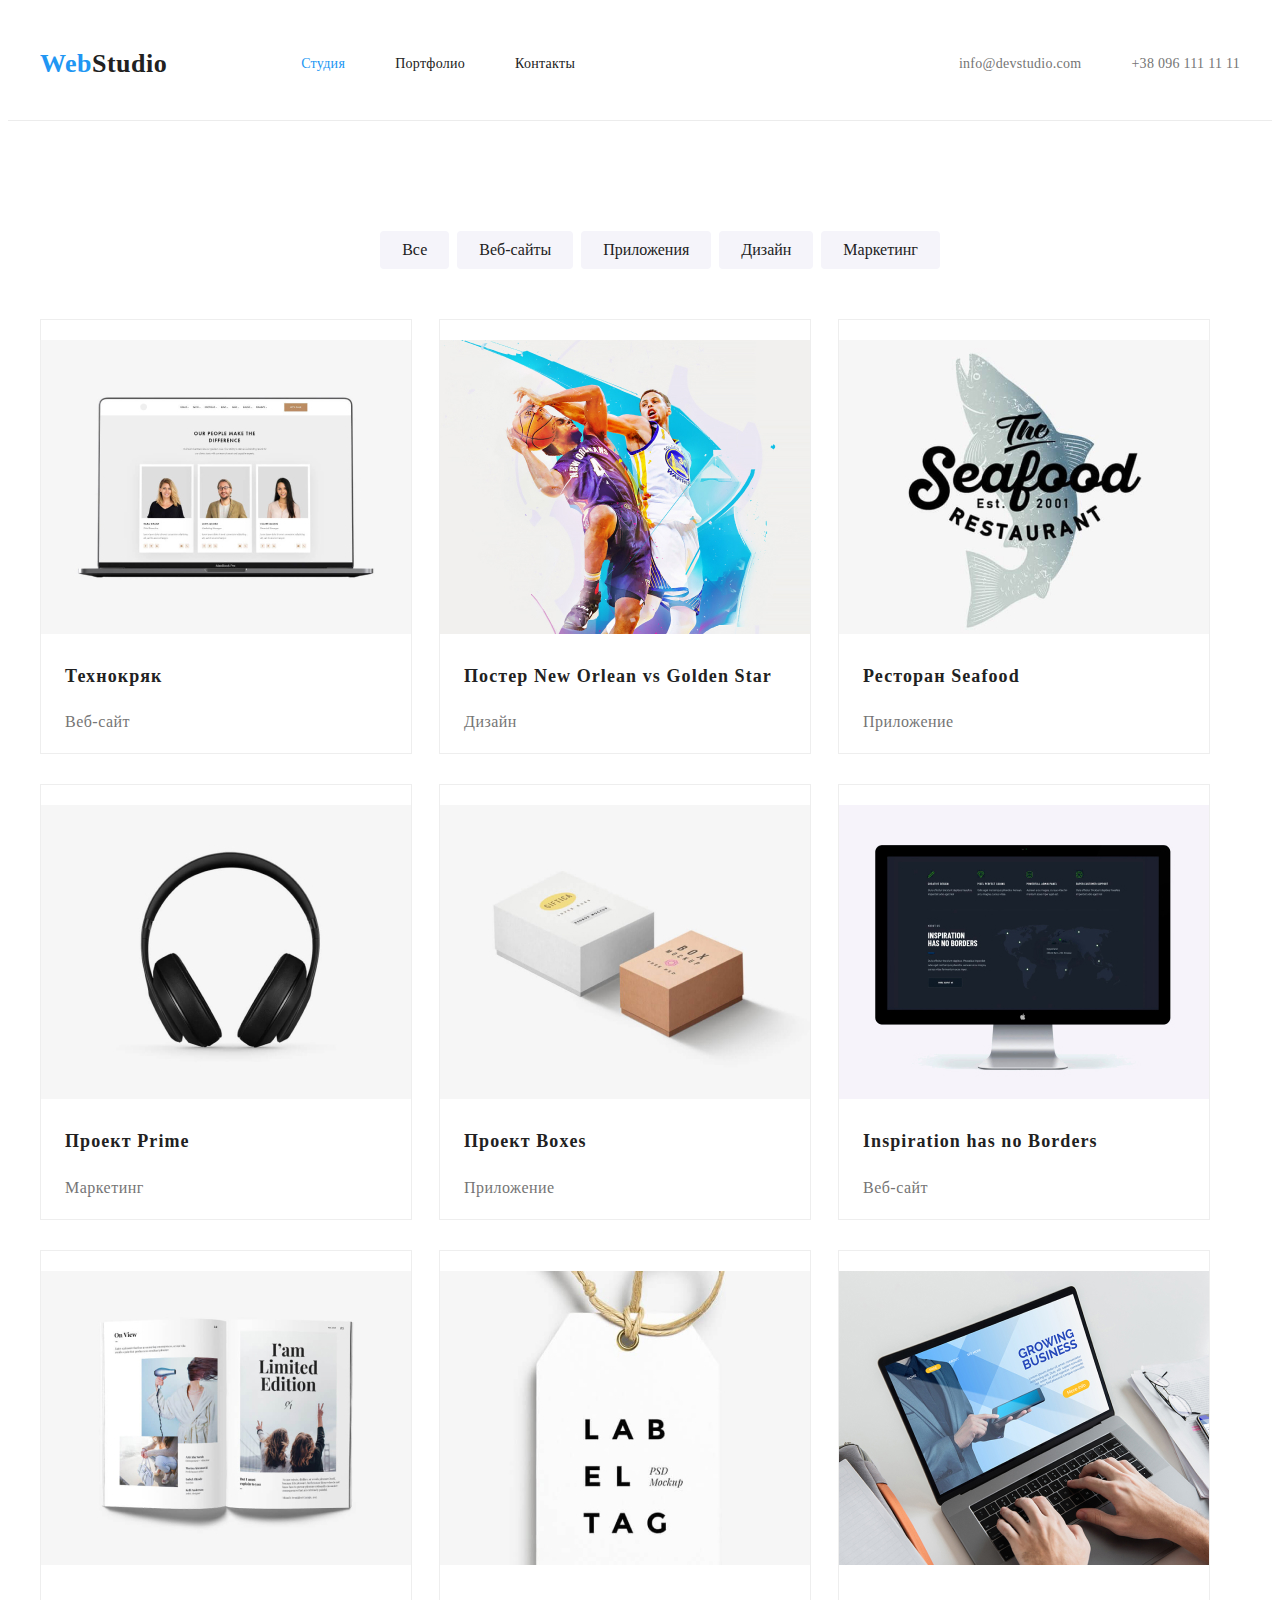
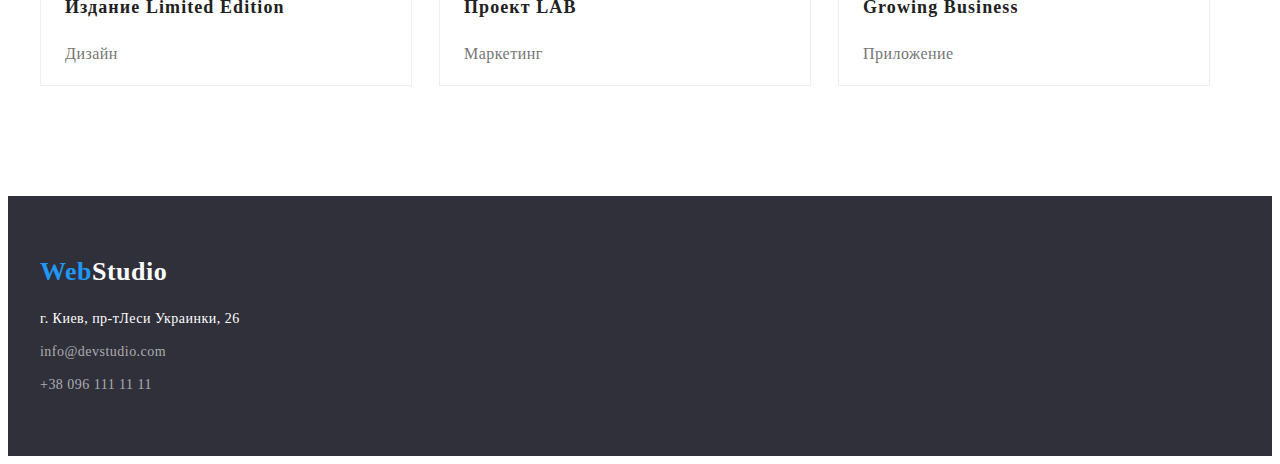
==== portfolio.html @ 24954756 "Добавляет стили" ====
<!DOCTYPE html>
<html lang="ru">
<head>
    <meta charset="UTF-8">
    <meta name="viewport" content="width=device-width, initial-scale=1.0">
    <title>Web Studio</title>
    <link href="https://fonts.googleapis.com/css2?family=Raleway:wght@700&family=Roboto:wght@400;500;700;900&display=swap" rel="stylesheet">
    <link rel="stylesheet" href="./css/normalize.css">
    <link rel="stylesheet" href="./css/main.css"/>
</head>
<body>
    <header class="header">
        <div class="container">
                <a href="WebStudio" class="logo">Web<span class="logo-text">Studio</span></a>
                <nav>    
                    <ul class="list-menu">
                        <li class="menu-item">
                            <a href="./index.html" class="link current">Студия</a></li>
                        <li class="menu-item">
                            <a href="./portfolio.html" class="link">Портфолио</a></li>
                        <li class="menu-item">
                            <a href="#address" class="link">Контакты</a></li>
                    </ul>
                </nav>
                    <ul class="contacts">
                        <li class="menu-contacts">
                            <a href="mailto:info@devstudio.com" class="contact-link">info@devstudio.com</a></li>
                        <li class="menu-contacts">
                            <a href="tel:+380961111111" class="contact-link">+38 096 111 11 11</a></li>
                    </ul>
        </div>
    </header>
    <!--section portfolio-->
    <main>
        <section class="portfolio">
            <div class="container portfolio-padding">
            <h1 hidden>Портфолио</h1>
                <ul class="menu-buttons">   
                    <li class="filter-items">
                        <button type="button" class="button-filter">Все</button></li>
                    <li class="filter-items">
                        <button type="button" class="button-filter">Веб-сайты</button></li>
                    <li class="filter-items">
                        <button type="button" class="button-filter">Приложения</button></li>                        
                    <li class="filter-items">
                        <button type="button" class="button-filter">Дизайн</button></li>
                    <li class="filter-items">
                        <button type="button" class="button-filter">Маркетинг</button></li>
                </ul>
                    <ul class="images-portfolio">
                        <li class="img-block"><a class="link" href=""></a>
                            <img src="./imgs/технокряк.jpg" width="370" height="294" alt="технокряк">
                            <h2 lang="ru" class="title-wwd">Технокряк </h2>
                            <p lang="ru" class="type">Веб-сайт</p>
                        </li>
                        <li class="img-block"><a class="link" href=""></a>
                            <img src="./imgs/постер.jpg" width="370" height="294" alt="постер">
                            <h2 lang="ru" class="title-wwd">Постер New Orlean vs Golden Star</h2>
                            <p lang="ru" class="type">Дизайн</p>
                        </li>
                        <li class="img-block"><a class="link" href=""></a>
                            <img src="./imgs/ресторан.jpg" width="370" height="294" alt="ресторан">
                            <h2 lang="ru" class="title-wwd">Ресторан Seafood </h2>
                            <p lang="ru" class="type">Приложение</p>
                        </li>
                        <li class="img-block"><a class="link" href=""></a>
                            <img src="./imgs/проектprime.jpg" width="370" height="294" alt="проектprime">
                            <h2 lang="ru" class="title-wwd">Проект Prime </h2>
                            <p lang="ru" class="type">Маркетинг</p>
                        </li>
                        <li class="img-block"><a class="link" href=""></a>
                            <img src="./imgs/проектboxes.jpg" width="370" height="294" alt="проектboxes">
                            <h2 lang="ru" class="title-wwd">Проект Boxes</h2>
                            <p lang="ru" class="type">Приложение</p>
                        </li>
                        <li class="img-block"><a class="link" href=""></a>
                            <img src="./imgs/inspiration.jpg" width="370" height="294" alt="inspiration">
                            <h2 lang="en" class="title-wwd">Inspiration has no Borders </h2>
                            <p lang="ru" class="type">Веб-сайт</p>
                        </li>
                        <li class="img-block"><a class="link" href=""></a>
                            <img src="./imgs/издание.jpg" width="370" height="294" alt="издание">
                            <h2 lang="ru" class="title-wwd">Издание Limited Edition </h2>
                            <p lang="ru" class="type">Дизайн</p>
                        </li>
                        <li class="img-block"><a class="link" href=""></a>
                            <img src="./imgs/проектlab.jpg" width="370" height="294" alt="проектlab">
                            <h2 lang="ru" class="title-wwd">Проект LAB </h2>
                            <p lang="ru" class="type">Маркетинг</p>
                        </li>
                        <li class="img-block"><a class="link" href=""></a>
                            <img src="./imgs/growing.jpg" width="370" height="294" alt="growing">
                            <h2 lang="ru" class="title-wwd">Growing Business </h2>
                            <p lang="ru" class="type">Приложение</p>
                        </li>
                    </ul>
            </div>
        </section>
    </main>
    <footer class="footer">
        <div class="container footer-address">
            <a href="WebStudio" class="logo">Web<span class="logo-text">Studio</span></a>
            <address class="address" id="address">
                <a class="map" href="https://goo.gl/maps/mBAU42XWuLWp58m89" target="_blank" rel="noopener noreferer">
                    г. Киев, пр-тЛеси Украинки, 26</a>
                <a class="link" href="mailto:info@devstudio.com">info@devstudio.com</a>
                <a class="link" href="tel:+380961111111">+38 096 111 11 11</a>
            </address>
        </div>
    </footer>   
</body>
</html>
---- css/main.css ----
/* raleway-regular - latin_cyrillic */
@font-face {
    font-family: 'Raleway';
    font-style: normal;
    font-weight: 400;
    src: url('../fonts/raleway-v18-latin_cyrillic-regular.eot'); /* IE9 Compat Modes */
    src: local(''),
         url('../fonts/raleway-v18-latin_cyrillic-regular.eot?#iefix') format('embedded-opentype'), /* IE6-IE8 */
         url('../fonts/raleway-v18-latin_cyrillic-regular.woff2') format('woff2'), /* Super Modern Browsers */
         url('../fonts/raleway-v18-latin_cyrillic-regular.woff') format('woff'), /* Modern Browsers */
         url('../fonts/raleway-v18-latin_cyrillic-regular.ttf') format('truetype'), /* Safari, Android, iOS */
         url('../fonts/raleway-v18-latin_cyrillic-regular.svg#Raleway') format('svg'); /* Legacy iOS */
  }
  /* raleway-700 - latin_cyrillic */
  @font-face {
    font-family: 'Raleway';
    font-style: normal;
    font-weight: 700;
    src: url('../fonts/raleway-v18-latin_cyrillic-700.eot'); /* IE9 Compat Modes */
    src: local(''),
         url('../fonts/raleway-v18-latin_cyrillic-700.eot?#iefix') format('embedded-opentype'), /* IE6-IE8 */
         url('../fonts/raleway-v18-latin_cyrillic-700.woff2') format('woff2'), /* Super Modern Browsers */
         url('../fonts/raleway-v18-latin_cyrillic-700.woff') format('woff'), /* Modern Browsers */
         url('../fonts/raleway-v18-latin_cyrillic-700.ttf') format('truetype'), /* Safari, Android, iOS */
         url('../fonts/raleway-v18-latin_cyrillic-700.svg#Raleway') format('svg'); /* Legacy iOS */
  }
/* roboto-regular - latin_cyrillic */
@font-face {
    font-family: 'Roboto';
    font-style: normal;
    font-weight: 400;
    src: url('../fonts/roboto-v20-latin_cyrillic-regular.eot'); /* IE9 Compat Modes */
    src: local('Roboto'), local('Roboto-Regular'),
         url('../fonts/roboto-v20-latin_cyrillic-regular.eot?#iefix') format('embedded-opentype'), /* IE6-IE8 */
         url('../fonts/roboto-v20-latin_cyrillic-regular.woff2') format('woff2'), /* Super Modern Browsers */
         url('../fonts/roboto-v20-latin_cyrillic-regular.woff') format('woff'), /* Modern Browsers */
         url('../fonts/roboto-v20-latin_cyrillic-regular.ttf') format('truetype'), /* Safari, Android, iOS */
         url('../fonts/roboto-v20-latin_cyrillic-regular.svg#Roboto') format('svg'); /* Legacy iOS */
  }
  /* roboto-500 - latin_cyrillic */
  @font-face {
    font-family: 'Roboto';
    font-style: normal;
    font-weight: 500;
    src: url('../fonts/roboto-v20-latin_cyrillic-500.eot'); /* IE9 Compat Modes */
    src: local('Roboto Medium'), local('Roboto-Medium'),
         url('../fonts/roboto-v20-latin_cyrillic-500.eot?#iefix') format('embedded-opentype'), /* IE6-IE8 */
         url('../fonts/roboto-v20-latin_cyrillic-500.woff2') format('woff2'), /* Super Modern Browsers */
         url('../fonts/roboto-v20-latin_cyrillic-500.woff') format('woff'), /* Modern Browsers */
         url('../fonts/roboto-v20-latin_cyrillic-500.ttf') format('truetype'), /* Safari, Android, iOS */
         url('../fonts/roboto-v20-latin_cyrillic-500.svg#Roboto') format('svg'); /* Legacy iOS */
  }
  /* roboto-700 - latin_cyrillic */
  @font-face {
    font-family: 'Roboto';
    font-style: normal;
    font-weight: 700;
    src: url('../fonts/roboto-v20-latin_cyrillic-700.eot'); /* IE9 Compat Modes */
    src: local('Roboto Bold'), local('Roboto-Bold'),
         url('../fonts/roboto-v20-latin_cyrillic-700.eot?#iefix') format('embedded-opentype'), /* IE6-IE8 */
         url('../fonts/roboto-v20-latin_cyrillic-700.woff2') format('woff2'), /* Super Modern Browsers */
         url('../fonts/roboto-v20-latin_cyrillic-700.woff') format('woff'), /* Modern Browsers */
         url('../fonts/roboto-v20-latin_cyrillic-700.ttf') format('truetype'), /* Safari, Android, iOS */
         url('../fonts/roboto-v20-latin_cyrillic-700.svg#Roboto') format('svg'); /* Legacy iOS */
  }
  /* roboto-900 - latin_cyrillic */
  @font-face {
    font-family: 'Roboto';
    font-style: normal;
    font-weight: 900;
    src: url('../fonts/roboto-v20-latin_cyrillic-900.eot'); /* IE9 Compat Modes */
    src: local('Roboto Black'), local('Roboto-Black'),
         url('../fonts/roboto-v20-latin_cyrillic-900.eot?#iefix') format('embedded-opentype'), /* IE6-IE8 */
         url('../fonts/roboto-v20-latin_cyrillic-900.woff2') format('woff2'), /* Super Modern Browsers */
         url('../fonts/roboto-v20-latin_cyrillic-900.woff') format('woff'), /* Modern Browsers */
         url('../fonts/roboto-v20-latin_cyrillic-900.ttf') format('truetype'), /* Safari, Android, iOS */
         url('../fonts/roboto-v20-latin_cyrillic-900.svg#Roboto') format('svg'); /* Legacy iOS */
  }
li {
    list-style-type: none; /* Убираем маркеры */
}

:root {
    --main-text-cl: #757575;
    --accent-cl: #2196F3;
    --black: #212121;
    --gray: #ffffff99;
    --white: #ffffff;
    --dark-bg: #2F303A;
    --bg: #F5F4FA;
}
body {
    color: var(--black);
    background-color: var(--primary-bg);
    letter-spacing: 0.03em;
}
.container {
    width: 1200px;
    margin-left: auto;
    margin-right: auto;
    padding-left: 15px;
    padding-right: 15px;
}
.container.align-center {
    text-align: center;
}
.header > .container {
    display: flex;
    align-items: center;
}
.header .list-menu {
    display: flex;
}
.list-menu .menu-item:not(:last-child) {
    margin-right: 50px;
}
.header {
    border-bottom: 1px solid #ececec;
}
.header .logo {
    display: block;
    margin-right: 94px;
    color: var(--accent-cl);
    font-family: Raleway;
    font-weight: 700;
    font-size: 26px;
    line-height: 1.2;
    text-decoration: none;
}
.logo > .logo-text {
    color: var(--black);
}
.header .link {
    padding-top: 32px;
    padding-bottom: 32px;
    display: block;
    color: var(--black);
    font-family: Roboto;
    font-weight: 500;
    font-size: 14px;
    line-height: 1.14;
    letter-spacing: 0.02em;
    text-decoration: none;
}
.header .link.current {
    color: var(--accent-cl);
    }
.header .link:hover,
    .link:focus {
    color: var(--accent-cl);
}
.header .contacts {
    display: flex;
    margin-left: auto;
}
.contacts .menu-contacts:not(:last-child):not(:last-child) {
    margin-right: 50px;
}
.header .contact-link {
    display: block;
    padding-top: 32px;
    padding-bottom: 32px;
    color: var(--main-text-cl);
    font-family: Roboto;
    font-weight: 500;
    font-size: 14px;
    line-height: 1.14;
    letter-spacing: 0.02em;
    text-decoration: none;
}
.header .contact-link:hover,
.contact-link:focus {
    color: var(--accent-cl);
}
.hero {
    background-color: var(--dark-bg);
}
.hero > .container {
    padding-top: 200px;
    padding-bottom: 200px;
}
.hero .title {
    max-width: 700px;
    margin-left: auto;
    margin-right: auto;
    color: #ffffff;
    font-family: Roboto;
    font-weight: 900;
    font-size: 44px;
    line-height: 1.4;
    text-align: center;
    letter-spacing: 0.06em;
    text-transform: uppercase;
}
.hero .button {
    padding: 10px 32px;
    background-color: var(--accent-cl);
    font-family: Roboto;
    color: #ffffff;
    font-weight: 700;
    font-size: 16px;
    line-height: 1.8;
    align-items: center;
    text-align: center;
    letter-spacing: 0.06em;
    margin-top: 40px;
    box-shadow: 0px 4px 4px rgba(0, 0, 0, 0.15);
    border-radius: 4px;
    border: 0;
}
.hero .button:hover,
    .button:focus {
    background: #188ce8;
}
.features .section-studio {
    padding: 94px 0px;
    display: flex;
}
.section-studio .items {
    width: calc((100% - 90px) / 4);
}

.section-studio .items:not(:last-child) {
    margin-right: 30px;
}
.features .title-ss {
    color: var(--black);
    font-family: Roboto;
    font-weight: 700;
    font-size: 14px;
    line-height: 1.14;
    text-transform: uppercase;
}
.features .subtitle {
    margin-top: 10px;
    color: var(--main-text-cl);
    font-family: Roboto;
    font-weight: 400;
    font-size: 14px;
    line-height: 1.7;
}
.goals .section-portfolio {
    margin-top: 50px;
    display: flex;
}
.section-portfolio .item-img:not(:last-child) {
    margin-right: 30px;
}
.goals .title-wwd {
    color: var(--black);
    font-family: Roboto;
    font-weight: 700;
    font-size: 36px;
    line-height: 1.2;
    text-align: center;
}
.img-block {
    display: block;
}
.container .dream-team {
    padding-top: 94px;
    padding-bottom: 94px;
}
.team.margin {
    margin-top: 94px;
}
.team {
    background: var(--bg);
}
.team .section-contacts {
    margin-top: 50px;
    display: flex;
    justify-content: center;
}
.section-contacts >.contact-description {
    padding-bottom: 30px;
    background: var(--primary-bg);
    box-shadow: 0px 1px 3px #0000001f, 0px 1px 1px #00000024,
    0px 2px 1px #00000033;
    border-radius: 0px 0px 4px 4px;
}
.section-contacts .contact-description:not(:last-child) {
    margin-right: 30px;
}
.team .title-wwd {
    color: var(--black);
    font-family: Roboto;
    font-weight: 700;
    font-size: 36px;
    line-height: 1.2;
    text-align: center;
}
.team .title-team {
    margin-top: 30px;
    color: var(--black);
    font-family: Roboto;
    font-weight: 500;
    font-size: 16px;
    line-height: 1.2x;
    text-align: center;
}
.team .position {
    margin-top: 10px;
    color: var(--main-text-cl);
    font-family: Roboto;
    font-weight: 400;
    font-size: 16px;
    line-height: 1.2x;
    text-align: center;
}
.container.footer-address {
    padding-top: 60px;
    padding-bottom: 60px;
}
.footer {
    background-color: var(--dark-bg);
}
.footer .logo {
    display: inline-block;
    font-family: Raleway;
    font-weight: 700;
    font-size: 26px;
    line-height: 1.2;
    color: var(--accent-cl);
    text-decoration: none;
}
.footer .logo-text {
    color: #ffffff;
}
.footer .address {
    font-family: Roboto;
    font-style: normal;
    font-weight: normal;
    margin-top: 20px;
}
.footer .map {
    color: #ffffff;
    font-family: Roboto;
    font-weight: 400;
    font-size: 14px;
    line-height: 1.7;
    text-decoration: none;
}
.footer .link {
    width: 20%;
    display: block;
    margin-top: 9px;
    color: rgba(255, 255, 255, 0.6);
    font-family: Roboto;
    font-weight: 400;
    font-size: 14px;
    line-height: 1.7;
    text-decoration: none;
}
/*portfolio*/
.portfolio .menu-buttons {
    display: flex;
    justify-content: center;
}
.portfolio .filter-items:not(:last-child) {
    margin-right: 8px;
}
.container.portfolio-padding {
    padding-top: 94px;
    padding-bottom: 94px;
}
.menu-buttons .button-filter {
    padding: 6px 22px;
    font-family: Roboto;
    font-weight: 500;
    font-size: 16px;
    line-height: 1.6;
    text-align: center;
    color: var(--black);
    background: #f5f4fa;
    border-radius: 4px;
    border: 0;
}
.menu-buttons .button-filter:hover,
.button-filter:focus {
    background: var(--accent-cl);
    color: #ffffff;
    box-shadow: 0px 3px 1px rgba(0, 0, 0, 0.1), 0px 1px 2px rgba(0, 0, 0, 0.08),
    0px 2px 2px rgba(0, 0, 0, 0.12);
}
.portfolio .images-portfolio {
    margin-top: 50px;
    display: flex;
    flex-wrap: wrap;
    padding-left: 0px;
}
.portfolio .img-block {
    width: calc((100% - 60px) / 3);
    border: 1px solid #eeeeee;
}
.portfolio .img-block:not(:nth-child(-n + 3)) {
    margin-top: 30px;
}
.images-portfolio{
    justify-content: space-between;
    margin-right: 30px;
}
.images-portfolio .link {
    display: block;
    background: var(--primary-bg);
    text-decoration: none;
    padding-bottom: 20px;
}
.images-portfolio .title-wwd {
    margin-top: 20px;
    padding-left: 24px;
    color: var(--black);
    font-family: Roboto;
    font-weight: 700;
    font-size: 18px;
    line-height: 2;
    letter-spacing: 0.06em;
}
.images-portfolio .type {
    margin-top: 4px;
    padding-left: 24px;
    color: var(--main-text-cl);
    font-family: Roboto;
    font-weight: 400;
    font-size: 16px;
    line-height: 1.8;
}
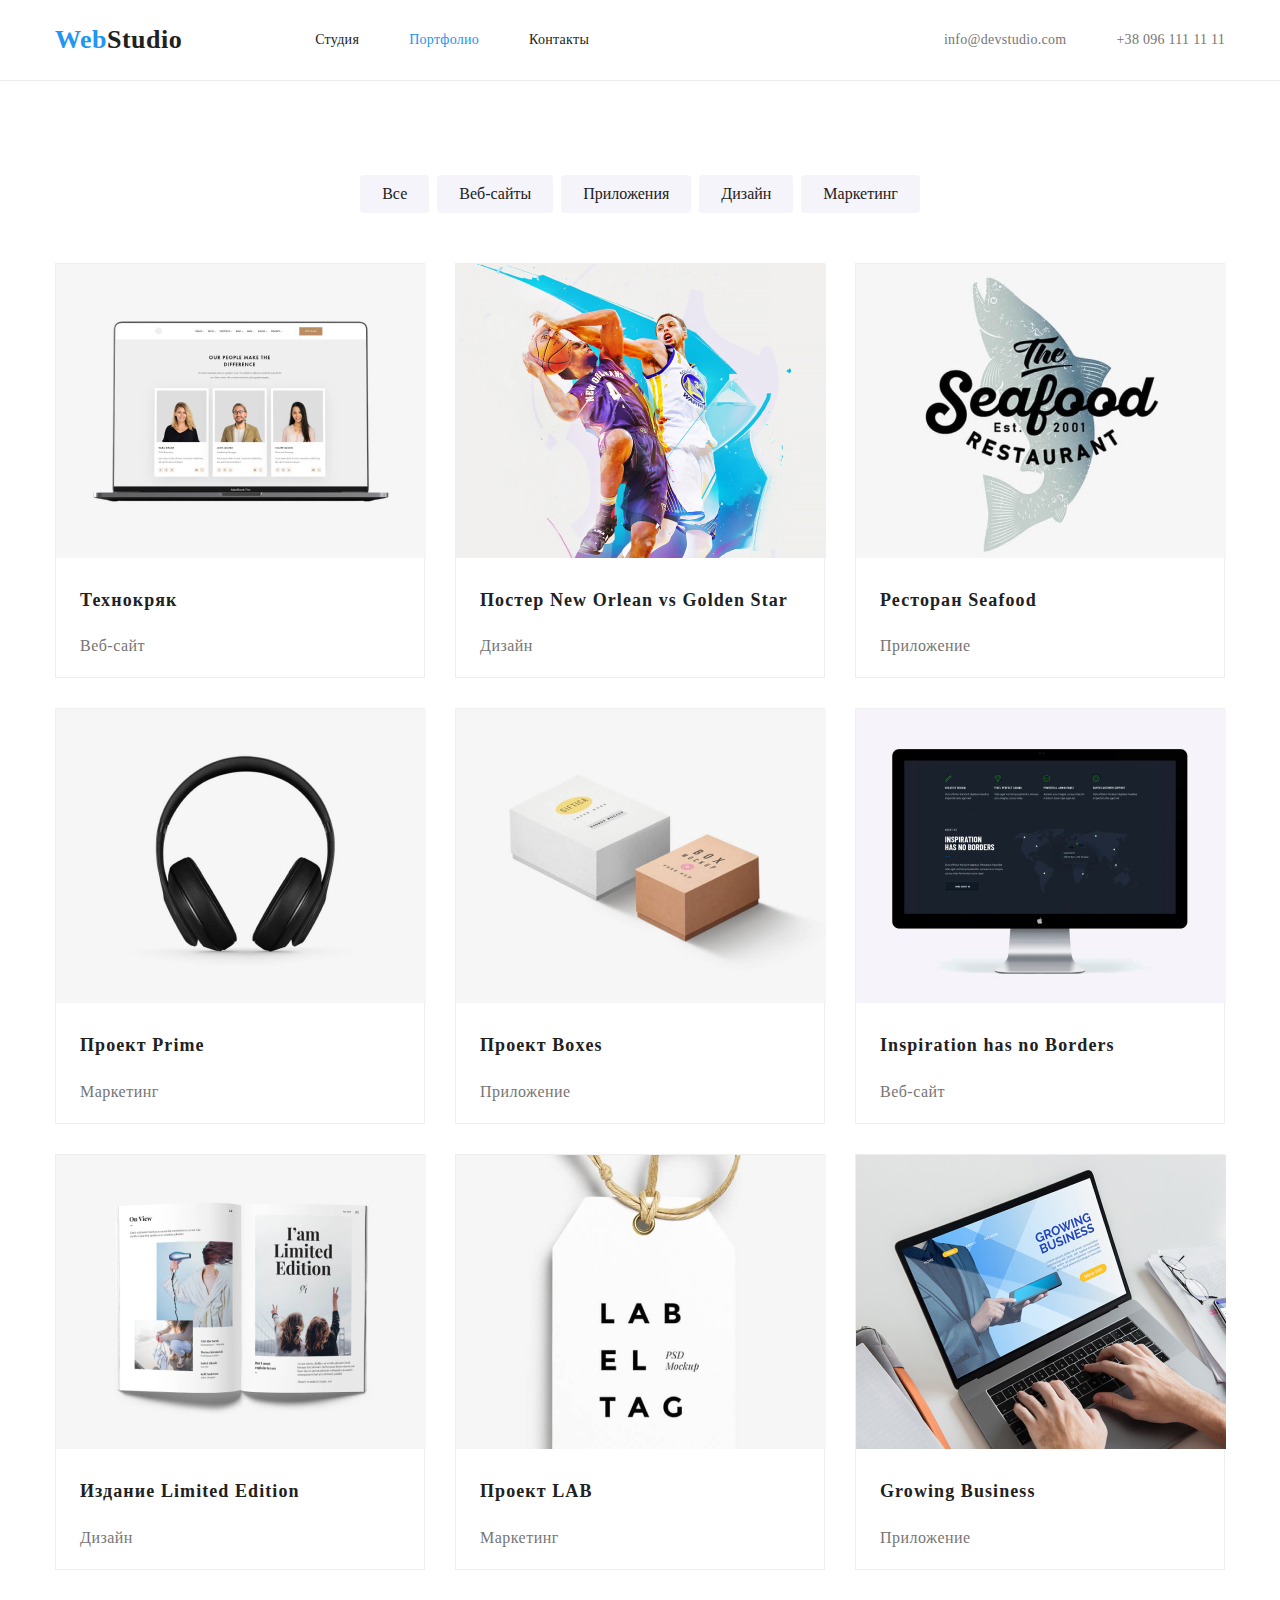
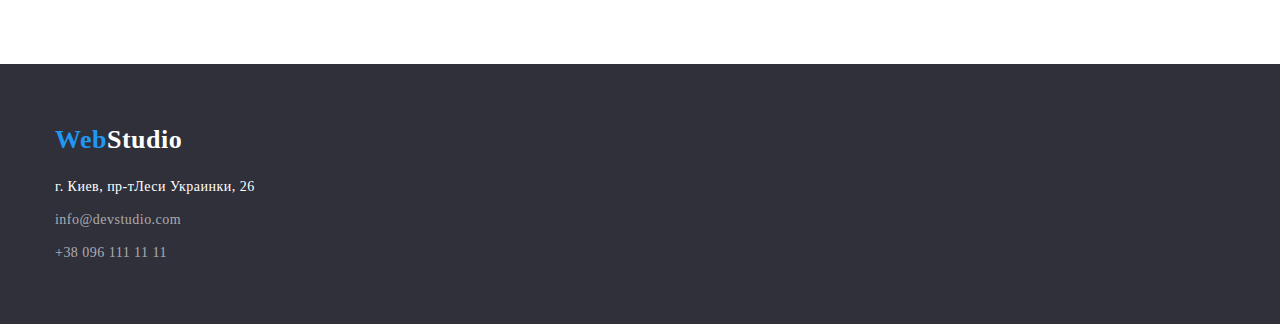
==== commit a663027b: "корректирует правки" ====
--- a/portfolio.html
+++ b/portfolio.html
@@ -15,9 +15,9 @@
                 <nav>    
                     <ul class="list-menu">
                         <li class="menu-item">
-                            <a href="./index.html" class="link current">Студия</a></li>
+                            <a href="./index.html" class="link ">Студия</a></li>
                         <li class="menu-item">
-                            <a href="./portfolio.html" class="link">Портфолио</a></li>
+                            <a href="./portfolio.html" class="link current">Портфолио</a></li>
                         <li class="menu-item">
                             <a href="#address" class="link">Контакты</a></li>
                     </ul>
--- a/css/main.css
+++ b/css/main.css
@@ -75,11 +75,18 @@
          url('../fonts/roboto-v20-latin_cyrillic-900.woff') format('woff'), /* Modern Browsers */
          url('../fonts/roboto-v20-latin_cyrillic-900.ttf') format('truetype'), /* Safari, Android, iOS */
          url('../fonts/roboto-v20-latin_cyrillic-900.svg#Roboto') format('svg'); /* Legacy iOS */
-  }
+}
 li {
     list-style-type: none; /* Убираем маркеры */
 }
-
+html {
+    box-sizing: border-box;
+  }
+*,
+*::before,
+*::after {
+  box-sizing: inherit;
+}
 :root {
     --main-text-cl: #757575;
     --accent-cl: #2196F3;
@@ -93,6 +100,7 @@
     color: var(--black);
     background-color: var(--primary-bg);
     letter-spacing: 0.03em;
+    margin: 0px;
 }
 .container {
     width: 1200px;
@@ -101,25 +109,28 @@
     padding-left: 15px;
     padding-right: 15px;
 }
-.container.align-center {
-    text-align: center;
-}
-.header > .container {
+.container .align-center {
+    text-align: center;
+}
+.header .container {
     display: flex;
     align-items: center;
 }
 .header .list-menu {
     display: flex;
+    margin-top: 0px;
+    margin-bottom: 0px;
 }
 .list-menu .menu-item:not(:last-child) {
     margin-right: 50px;
 }
 .header {
+    margin: 0px;
     border-bottom: 1px solid #ececec;
 }
 .header .logo {
     display: block;
-    margin-right: 94px;
+    margin-right: 93px;
     color: var(--accent-cl);
     font-family: Raleway;
     font-weight: 700;
@@ -131,8 +142,8 @@
     color: var(--black);
 }
 .header .link {
-    padding-top: 32px;
-    padding-bottom: 32px;
+    margin-top: 32px;
+    margin-bottom: 32px;
     display: block;
     color: var(--black);
     font-family: Roboto;
@@ -152,14 +163,16 @@
 .header .contacts {
     display: flex;
     margin-left: auto;
-}
-.contacts .menu-contacts:not(:last-child):not(:last-child) {
+    margin-top: 0px;
+    margin-bottom: 0px;
+}
+.contacts .menu-contacts:not(:last-child) {
     margin-right: 50px;
 }
 .header .contact-link {
     display: block;
-    padding-top: 32px;
-    padding-bottom: 32px;
+    margin-top: 32px;
+    margin-bottom: 32px;
     color: var(--main-text-cl);
     font-family: Roboto;
     font-weight: 500;
@@ -173,11 +186,10 @@
     color: var(--accent-cl);
 }
 .hero {
+    text-align: center;
+    padding-top: 200px;
+    padding-bottom: 210px;
     background-color: var(--dark-bg);
-}
-.hero > .container {
-    padding-top: 200px;
-    padding-bottom: 200px;
 }
 .hero .title {
     max-width: 700px;
@@ -193,6 +205,8 @@
     text-transform: uppercase;
 }
 .hero .button {
+    display: inline-block;
+    min-width: 200px;
     padding: 10px 32px;
     background-color: var(--accent-cl);
     font-family: Roboto;
@@ -200,30 +214,32 @@
     font-weight: 700;
     font-size: 16px;
     line-height: 1.8;
-    align-items: center;
-    text-align: center;
     letter-spacing: 0.06em;
-    margin-top: 40px;
     box-shadow: 0px 4px 4px rgba(0, 0, 0, 0.15);
     border-radius: 4px;
-    border: 0;
+    border: 1px solid transparent;
 }
 .hero .button:hover,
     .button:focus {
     background: #188ce8;
 }
+.title-hero {
+    margin-bottom: 40px;
+    margin-right: auto;
+    margin-left: auto;
+    max-width: 700px;
+}
 .features .section-studio {
-    padding: 94px 0px;
-    display: flex;
-}
-.section-studio .items {
-    width: calc((100% - 90px) / 4);
-}
-
+    margin-top: 94px;
+    padding: 0px 0px;
+    display: flex;
+}
 .section-studio .items:not(:last-child) {
     margin-right: 30px;
 }
 .features .title-ss {
+    margin-top: 0px;
+    margin-bottom: 10px;
     color: var(--black);
     font-family: Roboto;
     font-weight: 700;
@@ -232,21 +248,30 @@
     text-transform: uppercase;
 }
 .features .subtitle {
-    margin-top: 10px;
     color: var(--main-text-cl);
     font-family: Roboto;
     font-weight: 400;
     font-size: 14px;
     line-height: 1.7;
+}
+.subtitle {
+    margin: 0px 0px;
+    width: 270px;
 }
 .goals .section-portfolio {
     margin-top: 50px;
+    padding: 0px 0px;
     display: flex;
 }
 .section-portfolio .item-img:not(:last-child) {
     margin-right: 30px;
 }
+.goals {
+    padding-top: 94px;
+    padding-bottom: 94px;
+}
 .goals .title-wwd {
+    margin: 0px;
     color: var(--black);
     font-family: Roboto;
     font-weight: 700;
@@ -256,15 +281,19 @@
 }
 .img-block {
     display: block;
+    max-width: 100%;
+    height: auto;
 }
 .container .dream-team {
     padding-top: 94px;
     padding-bottom: 94px;
 }
-.team.margin {
+.team .margin {
     margin-top: 94px;
 }
 .team {
+    padding-top: 94px;
+    padding-bottom: 94px;
     background: var(--bg);
 }
 .team .section-contacts {
@@ -272,9 +301,9 @@
     display: flex;
     justify-content: center;
 }
-.section-contacts >.contact-description {
+.section-contacts .contact-description {
     padding-bottom: 30px;
-    background: var(--primary-bg);
+    background: var(--white);
     box-shadow: 0px 1px 3px #0000001f, 0px 1px 1px #00000024,
     0px 2px 1px #00000033;
     border-radius: 0px 0px 4px 4px;
@@ -361,8 +390,13 @@
     margin-right: 8px;
 }
 .container.portfolio-padding {
-    padding-top: 94px;
-    padding-bottom: 94px;
+    padding-top: 0px;
+    padding-bottom: 0px;
+}
+.menu-buttons {
+    padding: 0px 0px;
+    margin-top: 0px;
+    margin-bottom: 50px;
 }
 .menu-buttons .button-filter {
     padding: 6px 22px;
@@ -383,8 +417,14 @@
     box-shadow: 0px 3px 1px rgba(0, 0, 0, 0.1), 0px 1px 2px rgba(0, 0, 0, 0.08),
     0px 2px 2px rgba(0, 0, 0, 0.12);
 }
+.portfolio {
+    padding-top: 94px;
+    padding-bottom: 94px;
+}
+.images-portfolio {
+    margin: 0px 0px;
+}
 .portfolio .images-portfolio {
-    margin-top: 50px;
     display: flex;
     flex-wrap: wrap;
     padding-left: 0px;
@@ -398,13 +438,11 @@
 }
 .images-portfolio{
     justify-content: space-between;
-    margin-right: 30px;
 }
 .images-portfolio .link {
     display: block;
     background: var(--primary-bg);
     text-decoration: none;
-    padding-bottom: 20px;
 }
 .images-portfolio .title-wwd {
     margin-top: 20px;
